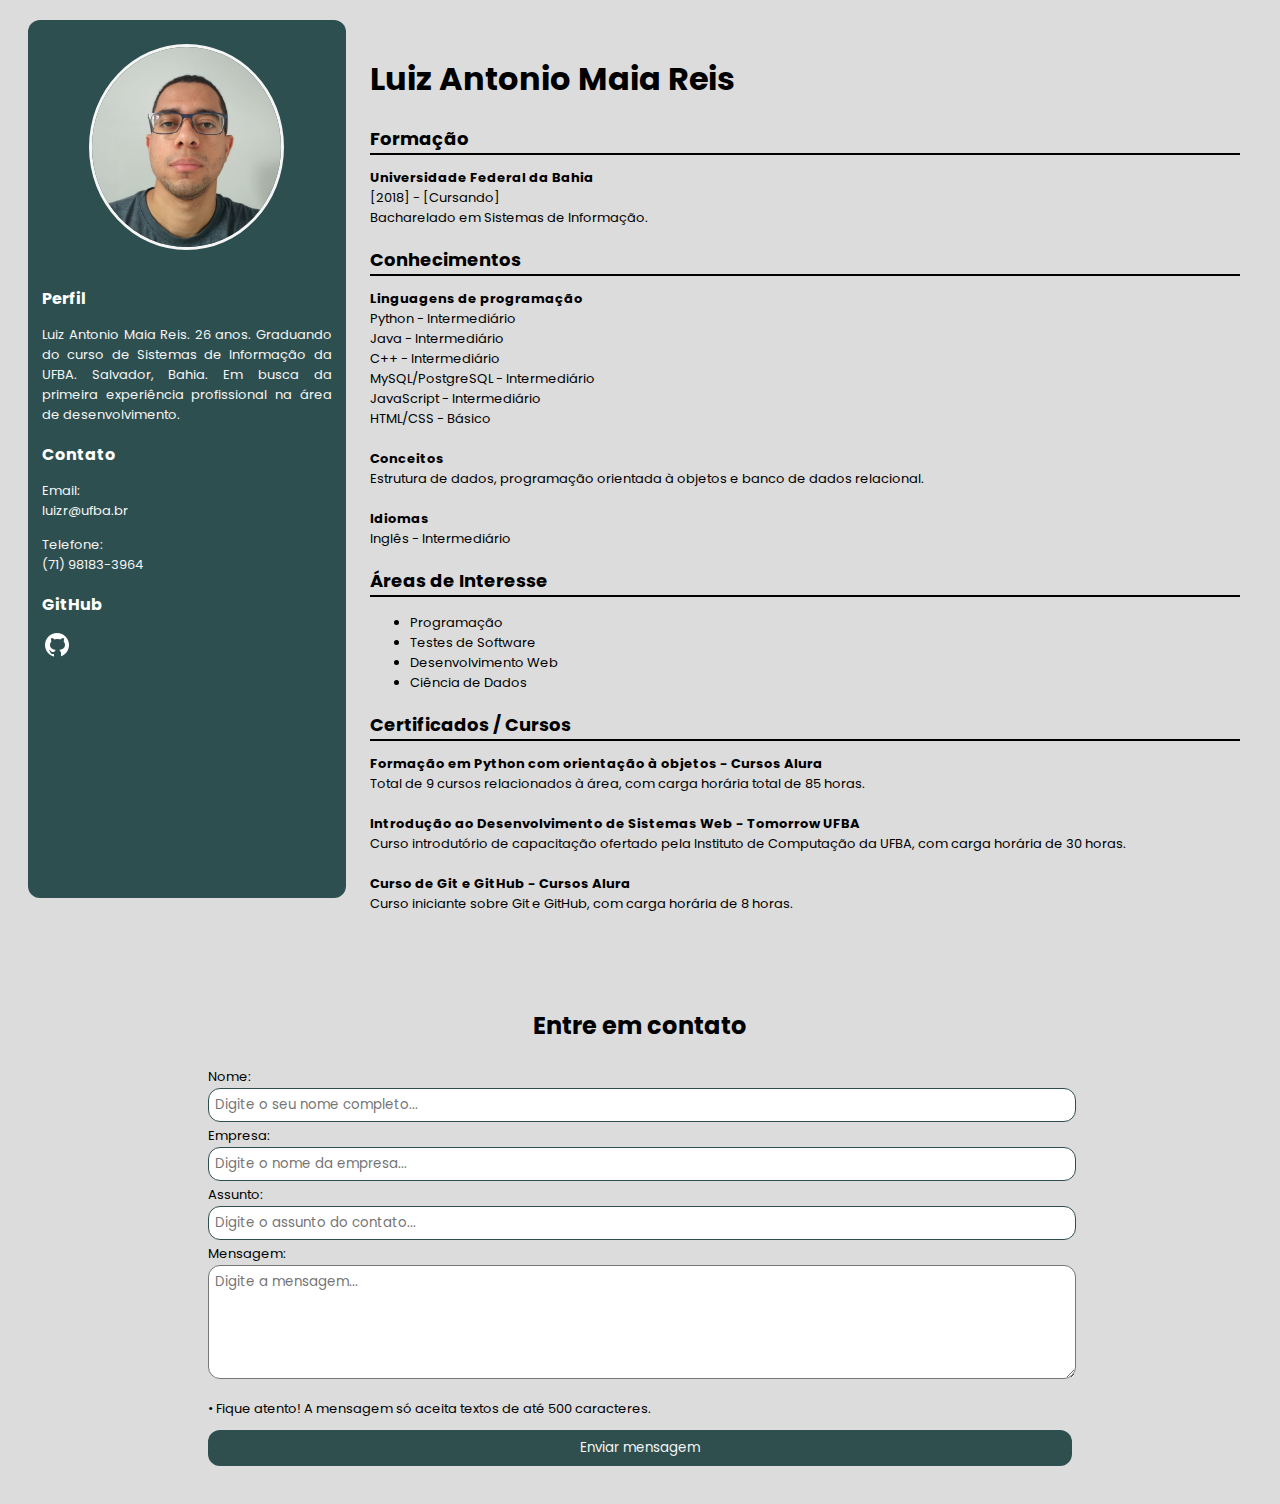
==== Trabalho Prático 1/CurriculoOnline/candidato2.html @ 7897e0f5 "Testando o primeiro pull request..." ====
<!DOCTYPE html>
<html lang="pt-br">
<head>
    <meta charset="UTF-8">
    <meta name="viewport" content="width=device-width, initial-scale=1.0">
    <link rel="stylesheet" href="candidato2.css">
    <link rel="shortcut icon" href="imagens/favicon.ico" type="image/x-icon">
    <title>Luiz Antonio Maia Reis</title>
</head>
<body>
    <main>
        <div id="lateral">
            <img id="perfil" src="imagens/foto-luiz.jpeg" alt="Foto de Luiz Antonio">
            <h3>Perfil</h3>
            <p>Luiz Antonio Maia Reis. 26 anos. Graduando do curso de Sistemas de Informação da UFBA. Salvador, Bahia. Em busca da primeira experiência profissional na área de desenvolvimento.</p>
            <h3>Contato</h3>
            <p>Email:<br>luizr@ufba.br<br></p>
            <p>Telefone:<br>(71) 98183-3964</p>
            <h3>GitHub</h3>
            <a href="https://github.com/LuizR3is" target="_blank"><img id="git" src="imagens/logo-github.png" alt="Logo do GitHub"></a>
        </div>
        <div id="central">
            <h1>Luiz Antonio Maia Reis</h1>
            <h3>Formação</h3>
            <div id="underline"></div>
            <p><strong>Universidade Federal da Bahia</strong><br>[2018] - [Cursando]<br>Bacharelado em Sistemas de Informação.</p>
            <h3>Conhecimentos</h3>
            <div id="underline"></div>
            <p>
                <strong>Linguagens de programação</strong><br>Python - Intermediário<br>Java - Intermediário<br>C++ - Intermediário<br>MySQL/PostgreSQL - Intermediário<br>JavaScript - Intermediário<br>HTML/CSS - Básico<br><br>
                <strong>Conceitos</strong><br>Estrutura de dados, programação orientada à objetos e banco de dados relacional.<br><br>
                <strong>Idiomas</strong><br>Inglês - Intermediário
            </p>
            <h3>Áreas de Interesse</h3>
            <div id="underline"></div>
            <ul>
                <li>Programação</li>
                <li>Testes de Software</li>
                <li>Desenvolvimento Web</li>
                <li>Ciência de Dados</li>
            </ul>
            <h3>Certificados / Cursos</h3>
            <div id="underline"></div>
            <p>
                <strong>Formação em Python com orientação à objetos - Cursos Alura</strong><br>Total de 9 cursos relacionados à área, com carga horária total de 85 horas.<br><br>
                <strong>Introdução ao Desenvolvimento de Sistemas Web - Tomorrow UFBA</strong><br>Curso introdutório de capacitação ofertado pela Instituto de Computação da UFBA, com carga horária de 30 horas.<br><br>
                <strong>Curso de Git e GitHub - Cursos Alura</strong><br>Curso iniciante sobre Git e GitHub, com carga horária de 8 horas.<br><br>
            </p>
        </div>
    </main>

    <div id="container">
        <h2>Entre em contato</h2>
        <form action="">
            <div class="input-field">
                <label for="name">Nome:</label><br>
                <input type="text" id="name" name="name" id="name" placeholder="Digite o seu nome completo...">
            </div>
            <div class="input-field">
                <label for="empresa">Empresa:</label><br>
                <input type="text" id="empresa"name="empresa" id="empresa" placeholder="Digite o nome da empresa...">
            </div>
            <div class="input-field">
                <label for="assunto">Assunto:</label><br>
                <input type="text" id="assunto" name="assunto" id="assunto" placeholder="Digite o assunto do contato...">
            </div>
            <div class="input-field">
                <label for="mensagem">Mensagem:</label><br>
                <textarea name="mensagem" id="mensagem" cols="30" rows="5" maxlength="500" placeholder="Digite a mensagem..."></textarea>
            </div>
            <p>• Fique atento! A mensagem só aceita textos de até 500 caracteres.</p>
            <button type="submit">Enviar mensagem</button>
        </form>
      
    </div>
</body>
</html>
---- Trabalho Prático 1/CurriculoOnline/candidato2.css ----
@import url('https://fonts.googleapis.com/css2?family=Poppins:wght@100;200;300;400;500;600;700&display=swap');

*{
    font-family: "Poppins", sans-serif;
}

body{
    background-color: gainsboro;
}

main{
    display: flex;
    flex-direction: row;
    justify-content: flex-start;
    align-items: flex-start;
    margin: 20px;
    
}

#lateral{
    background-color: rgb(46, 79, 79);
    display: flex;
    flex-direction: column;
    justify-content: flex-start;
    align-items: flex-start;
    border-radius: 12px; 
    width: 25%;
    min-height: 850px;
    min-width: 250px;
    padding: 14px;
}

#perfil{
    max-width: 200px;
    max-height: 200px;
    min-width: 50px;
    min-height: 50px;
    width: auto;
    height: auto;
    margin: auto;
    border-radius: 50%;
    border: 3px solid whitesmoke;
    margin-top: 10px;
    margin-bottom: 20px;
}

#git{
    margin-top: 12px;
}

#central{
    border-radius: 12px;
    width: 75%;
    min-height: 500px;
    padding: 14px;
    min-height: 700px;
    min-width: 700px;
}

div:not(:last-child) {
    margin-right: 10px;
}


h3{
    font-size: medium;
    margin-bottom: 1px;
}

p{
    font-size: small;
    margin-bottom: 1px;
    text-align: justify;
}

#lateral p{
    color: whitesmoke;
}

#lateral h3{
    color: white;
}

#central p{
    margin-bottom: 0px;
}

#central h3{
    font-size: large;
}

#underline{
    width: 100%;
    border: 1px black;
    border-style: groove;
}

li{
    font-size: small;
}

#container{
    display: flex;
    flex-direction: column;
    justify-content: center;
}

#container h2{
    margin-top: 40px;
    margin-left: auto;
    margin-right: auto;
}

form{
    margin-left: 200px;
    margin-right: 200px;
}

label{
    font-size: small;
}

input{
    border-radius: 12px;
    border: 1px solid darkslategray;
}

#name, #empresa, #assunto{
    padding: 6px;
    width: 100%;
}

#mensagem{
    width: 100%;
    height: 100px;
    border-radius: 12px;
    padding: 6px;
}

button{
    background-color: darkslategray;
    color: whitesmoke;
    border-radius: 12px;
    border-style: hidden;
    padding: 8px 16px;
    width: 100%;
    margin-top: 10px;
    margin-bottom: 30px;
}
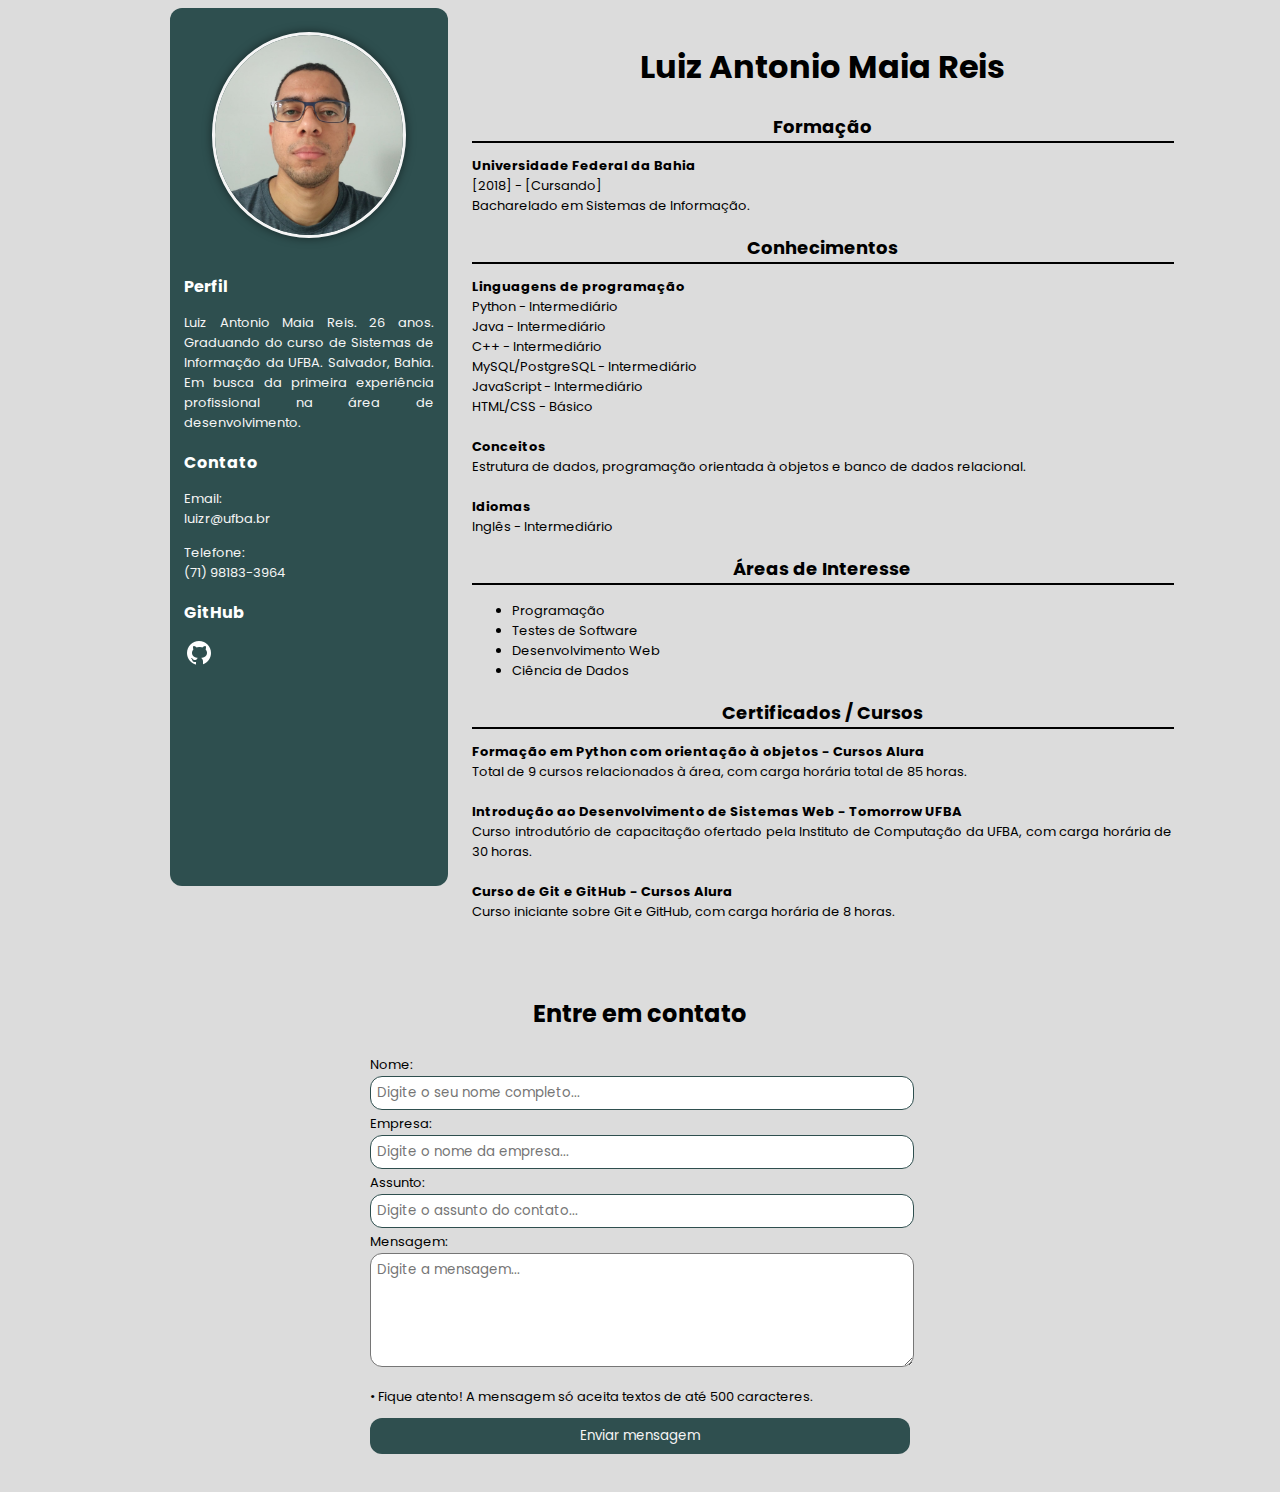
==== commit c3ac05f3: "Add files via upload" ====
--- a/Trabalho Prático 1/CurriculoOnline/candidato2.html
+++ b/Trabalho Prático 1/CurriculoOnline/candidato2.html
@@ -1,77 +1,93 @@
 <!DOCTYPE html>
 <html lang="pt-br">
+
 <head>
     <meta charset="UTF-8">
     <meta name="viewport" content="width=device-width, initial-scale=1.0">
-    <link rel="stylesheet" href="candidato2.css">
+    <link rel="stylesheet" href="candidatos.css">
     <link rel="shortcut icon" href="imagens/favicon.ico" type="image/x-icon">
     <title>Luiz Antonio Maia Reis</title>
 </head>
+
 <body>
+    <header></header>
     <main>
         <div id="lateral">
             <img id="perfil" src="imagens/foto-luiz.jpeg" alt="Foto de Luiz Antonio">
             <h3>Perfil</h3>
-            <p>Luiz Antonio Maia Reis. 26 anos. Graduando do curso de Sistemas de Informação da UFBA. Salvador, Bahia. Em busca da primeira experiência profissional na área de desenvolvimento.</p>
+            <p>Luiz Antonio Maia Reis. 26 anos. Graduando do curso de Sistemas de Informação da UFBA. Salvador, Bahia.
+                Em busca da primeira experiência profissional na área de desenvolvimento.</p>
             <h3>Contato</h3>
             <p>Email:<br>luizr@ufba.br<br></p>
             <p>Telefone:<br>(71) 98183-3964</p>
             <h3>GitHub</h3>
-            <a href="https://github.com/LuizR3is" target="_blank"><img id="git" src="imagens/logo-github.png" alt="Logo do GitHub"></a>
+            <a href="https://github.com/LuizR3is" target="_blank"><img class="logo" src="imagens/logo-github.png"
+                    alt="Logo do GitHub"></a>
         </div>
         <div id="central">
             <h1>Luiz Antonio Maia Reis</h1>
             <h3>Formação</h3>
-            <div id="underline"></div>
-            <p><strong>Universidade Federal da Bahia</strong><br>[2018] - [Cursando]<br>Bacharelado em Sistemas de Informação.</p>
+            <div class="underline"></div>
+            <p><strong>Universidade Federal da Bahia</strong><br>[2018] - [Cursando]<br>Bacharelado em Sistemas de
+                Informação.</p>
             <h3>Conhecimentos</h3>
-            <div id="underline"></div>
+            <div class="underline"></div>
             <p>
-                <strong>Linguagens de programação</strong><br>Python - Intermediário<br>Java - Intermediário<br>C++ - Intermediário<br>MySQL/PostgreSQL - Intermediário<br>JavaScript - Intermediário<br>HTML/CSS - Básico<br><br>
-                <strong>Conceitos</strong><br>Estrutura de dados, programação orientada à objetos e banco de dados relacional.<br><br>
+                <strong>Linguagens de programação</strong><br>Python - Intermediário<br>Java - Intermediário<br>C++ -
+                Intermediário<br>MySQL/PostgreSQL - Intermediário<br>JavaScript - Intermediário<br>HTML/CSS -
+                Básico<br><br>
+                <strong>Conceitos</strong><br>Estrutura de dados, programação orientada à objetos e banco de dados
+                relacional.<br><br>
                 <strong>Idiomas</strong><br>Inglês - Intermediário
             </p>
             <h3>Áreas de Interesse</h3>
-            <div id="underline"></div>
-            <ul>
+            <div class="underline"></div>
+            <ul id="areas-interesse">
                 <li>Programação</li>
                 <li>Testes de Software</li>
                 <li>Desenvolvimento Web</li>
                 <li>Ciência de Dados</li>
             </ul>
             <h3>Certificados / Cursos</h3>
-            <div id="underline"></div>
+            <div class="underline"></div>
             <p>
-                <strong>Formação em Python com orientação à objetos - Cursos Alura</strong><br>Total de 9 cursos relacionados à área, com carga horária total de 85 horas.<br><br>
-                <strong>Introdução ao Desenvolvimento de Sistemas Web - Tomorrow UFBA</strong><br>Curso introdutório de capacitação ofertado pela Instituto de Computação da UFBA, com carga horária de 30 horas.<br><br>
-                <strong>Curso de Git e GitHub - Cursos Alura</strong><br>Curso iniciante sobre Git e GitHub, com carga horária de 8 horas.<br><br>
+                <strong>Formação em Python com orientação à objetos - Cursos Alura</strong><br>Total de 9 cursos
+                relacionados à área, com carga horária total de 85 horas.<br><br>
+                <strong>Introdução ao Desenvolvimento de Sistemas Web - Tomorrow UFBA</strong><br>Curso introdutório de
+                capacitação ofertado pela Instituto de Computação da UFBA, com carga horária de 30 horas.<br><br>
+                <strong>Curso de Git e GitHub - Cursos Alura</strong><br>Curso iniciante sobre Git e GitHub, com carga
+                horária de 8 horas.<br><br>
             </p>
         </div>
     </main>
 
-    <div id="container">
-        <h2>Entre em contato</h2>
-        <form action="">
-            <div class="input-field">
-                <label for="name">Nome:</label><br>
-                <input type="text" id="name" name="name" id="name" placeholder="Digite o seu nome completo...">
-            </div>
-            <div class="input-field">
-                <label for="empresa">Empresa:</label><br>
-                <input type="text" id="empresa"name="empresa" id="empresa" placeholder="Digite o nome da empresa...">
-            </div>
-            <div class="input-field">
-                <label for="assunto">Assunto:</label><br>
-                <input type="text" id="assunto" name="assunto" id="assunto" placeholder="Digite o assunto do contato...">
-            </div>
-            <div class="input-field">
-                <label for="mensagem">Mensagem:</label><br>
-                <textarea name="mensagem" id="mensagem" cols="30" rows="5" maxlength="500" placeholder="Digite a mensagem..."></textarea>
-            </div>
-            <p>• Fique atento! A mensagem só aceita textos de até 500 caracteres.</p>
-            <button type="submit">Enviar mensagem</button>
-        </form>
-      
-    </div>
+    <footer>
+        <div>
+            <div id="container">
+                <h2>Entre em contato</h2>
+                <form action="">
+                    <div class="input-field">
+                        <label for="name">Nome:</label><br>
+                        <input type="text" id="name" name="name" placeholder="Digite o seu nome completo...">
+                    </div>
+                    <div class="input-field">
+                        <label for="empresa">Empresa:</label><br>
+                        <input type="text" id="empresa" name="empresa" placeholder="Digite o nome da empresa...">
+                    </div>
+                    <div class="input-field">
+                        <label for="assunto">Assunto:</label><br>
+                        <input type="text" id="assunto" name="assunto" placeholder="Digite o assunto do contato...">
+                    </div>
+                    <div class="input-field">
+                        <label for="mensagem">Mensagem:</label><br>
+                        <textarea name="mensagem" id="mensagem" cols="30" rows="5" maxlength="500"
+                            placeholder="Digite a mensagem..."></textarea>
+                    </div>
+                    <p>• Fique atento! A mensagem só aceita textos de até 500 caracteres.</p>
+                    <button type="submit">Enviar mensagem</button>
+                </form>
+        </div>
+    </footer>
 </body>
+
 </html>--- a/Trabalho Prático 1/CurriculoOnline/candidatos.css
+++ b/Trabalho Prático 1/CurriculoOnline/candidatos.css
@@ -0,0 +1,185 @@
+@import url('https://fonts.googleapis.com/css2?family=Poppins:wght@100;200;300;400;500;600;700&display=swap');
+
+* {
+    font-family: "Poppins", sans-serif;
+}
+
+body {
+    background-color: gainsboro;
+    text-align: center;
+}
+
+main {
+    display: flex;
+    flex-direction: row;
+    justify-content: flex-start;
+    align-items: flex-start;
+    margin: auto;
+    max-width: 940px;
+    text-align: center;
+
+}
+
+#lateral {
+    background-color: rgb(46, 79, 79);
+    display: flex;
+    flex-direction: column;
+    justify-content: flex-start;
+    align-items: flex-start;
+    border-radius: 12px;
+    width: 25%;
+    min-height: 850px;
+    min-width: 250px;
+    padding: 14px;
+}
+
+#perfil {
+    max-width: 200px;
+    max-height: 200px;
+    min-width: 50px;
+    min-height: 50px;
+    width: auto;
+    height: auto;
+    margin: auto;
+    border-radius: 50%;
+    border: 3px solid whitesmoke;
+    margin-top: 10px;
+    margin-bottom: 20px;
+    box-shadow: 0 0 10px rgba(0, 0, 0, 0.5);
+    }
+
+.logo {
+    margin-top: 12px;
+}
+
+.logo:hover {
+    animation: spin 2s linear infinite;
+}
+
+@keyframes spin {
+    0% { transform: rotate(0deg); }
+    100% { transform: rotate(360deg); }
+}
+
+#central {
+    border-radius: 12px;
+    width: 75%;
+    min-height: 500px;
+    padding: 14px;
+    min-height: 700px;
+    min-width: 700px;
+}
+
+div:not(:last-child) {
+    margin-right: 10px;
+}
+
+
+h3 {
+    font-size: medium;
+    margin-bottom: 1px;
+}
+
+p {
+    font-size: small;
+    margin-bottom: 1px;
+    text-align: justify;
+}
+
+#lateral p {
+    color: whitesmoke;
+}
+
+#lateral h3 {
+    color: white;
+}
+
+#central p {
+    margin-bottom: 0px;
+}
+
+#central h3 {
+    font-size: large;
+}
+
+.underline {
+    width: 100%;
+    border: 1px black;
+    border-style: groove;
+}
+
+li {
+    font-size: small;
+}
+
+#container {
+    display: flex;
+    flex-direction: column;
+    justify-content: center;
+    max-width: 940px;
+}
+
+#container h2 {
+    margin-top: 40px;
+    margin-left: auto;
+    margin-right: auto;
+}
+
+form {
+    margin-left: 200px;
+    margin-right: 200px;
+}
+
+label {
+    font-size: small;
+}
+
+input {
+    border-radius: 12px;
+    border: 1px solid darkslategray;
+}
+
+#name,
+#empresa,
+#assunto {
+    padding: 6px;
+    width: 100%;
+}
+
+#mensagem {
+    width: 100%;
+    height: 100px;
+    border-radius: 12px;
+    padding: 6px;
+}
+
+button {
+    background-color: darkslategray;
+    color: whitesmoke;
+    border-radius: 12px;
+    border-style: hidden;
+    padding: 8px 16px;
+    width: 100%;
+    margin-top: 10px;
+    margin-bottom: 30px;
+    transition: background-color 0.5s ease;
+}
+
+button:hover {
+    background-color: darkgreen;
+    color: black;
+}
+
+.redes-sociais {
+    display: inline;
+}
+
+#areas-interesse {
+    text-align: left;
+}
+
+footer {
+    margin: auto;
+    max-width: 940px;
+    text-align: left;
+}